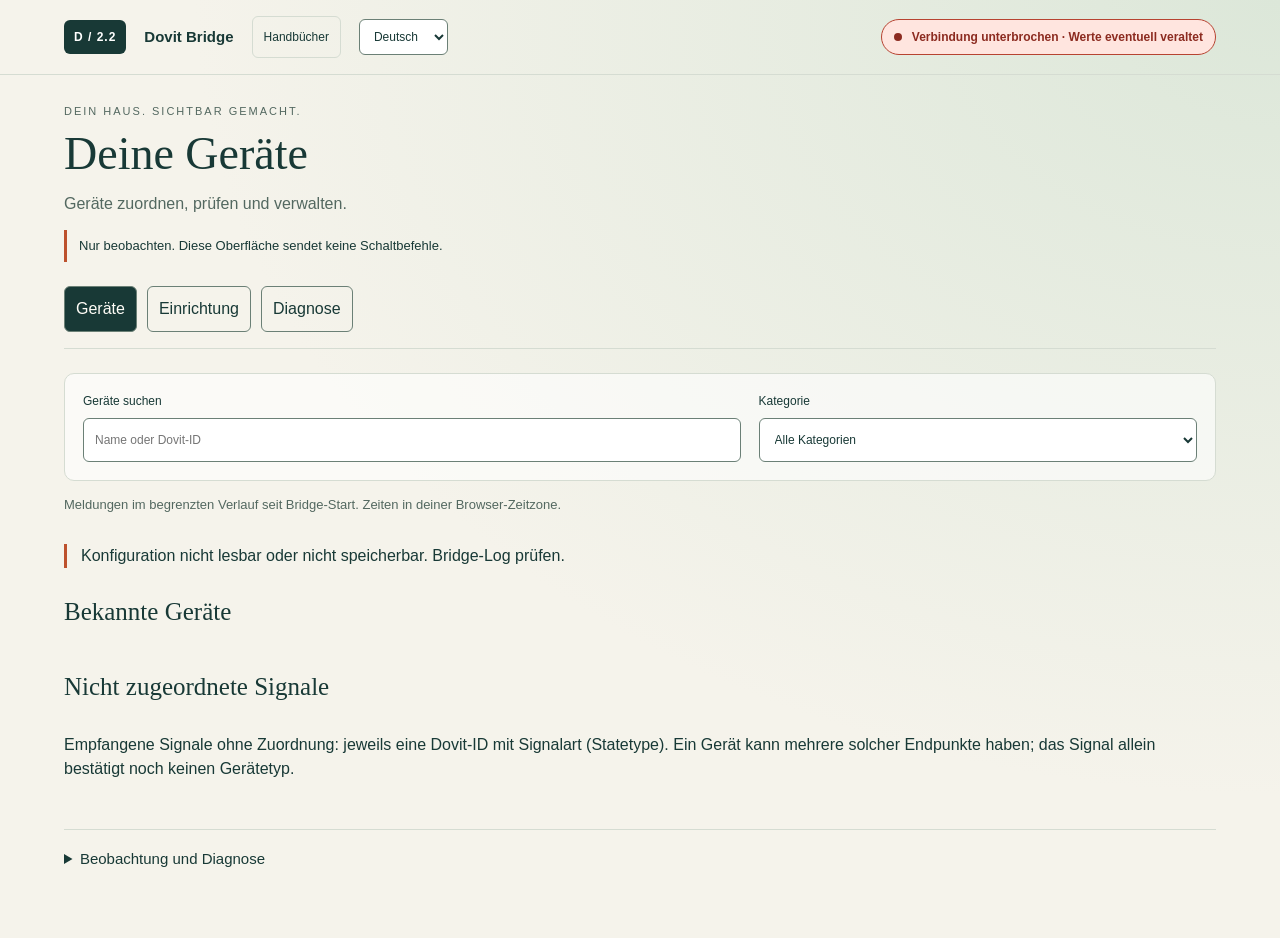
==== dovit_bridge/dovit_bridge/web/index.html @ 6202acfa "Prepare Dovit Bridge 2.2 for Home Assistant repository installation" ====
<!doctype html>
<html lang="de"><head><meta charset="utf-8"><meta name="viewport" content="width=device-width,initial-scale=1"><title>Dovit Bridge</title><link rel="stylesheet" href="style.css"><link rel="stylesheet" href="mapping.css"><link rel="stylesheet" href="help.css"></head>
<body><header class="main-header"><span class="brand">D / 2.2</span><span class="product-name">Dovit Bridge</span><button id="help-open" data-i18n="help_title"></button><label><select id="language" aria-label="Sprache / Langue"><option value="de">Deutsch</option><option value="fr">Français</option></select></label><strong id="connection" data-state="waiting" role="status" data-i18n="Verbinde ...">Verbinde ...</strong></header>
<main><section class="intro"><p class="eyebrow" data-i18n="DEIN HAUS. SICHTBAR GEMACHT."></p><h1 id="workspace-title" data-i18n="main_title">Deine Geräte</h1><p id="workspace-subtitle" data-i18n="main_subtitle">Geräte zuordnen, prüfen und verwalten.</p><div id="control-notice" class="notice" data-i18n="Nur beobachten. Diese Oberflaeche sendet keine Schaltbefehle."></div></section>
<nav class="workspace-nav" data-i18n-label="main_navigation"><button id="nav-devices" aria-controls="graphic-panel" aria-current="page" data-i18n="nav_devices"></button><button id="nav-setup" aria-controls="onboarding-panel" data-i18n="nav_setup"></button><button id="nav-diagnosis" aria-controls="diagnosis-panel" data-i18n="nav_diagnosis"></button></nav>
<section id="onboarding-panel" aria-labelledby="nav-setup" hidden>
<h2 data-i18n="wizard_title"></h2><p data-i18n="wizard_hint"></p><p id="wizard-simulation" class="notice" data-i18n="wizard_simulation" hidden></p><p id="wizard-damaged-warning" class="notice" role="alert" data-i18n="wizard_damaged_warning" hidden></p>
<aside id="wizard-runtime" aria-labelledby="wizard-current-title"><h3 id="wizard-current-title" data-i18n="wizard_current_title"></h3><p id="wizard-current-feedback" role="status" data-i18n="diagnosis_unknown"></p><details id="wizard-current-details"><summary data-i18n="wizard_current_details"></summary><p data-i18n="wizard_current_hint"></p></details></aside>
<form id="onboarding-form" autocomplete="off" novalidate>
<ol class="wizard-progress" role="list"><li data-step="0" data-i18n="wizard_dovit"></li><li data-step="1" data-i18n="wizard_mqtt"></li><li data-step="2" data-i18n="wizard_mappings"></li><li data-step="3" data-i18n="wizard_publication"></li></ol>
<fieldset data-wizard-step="0"><legend data-i18n="wizard_dovit"></legend><label><span data-i18n="wizard_host"></span><input id="setting-dovit_host" type="text" required maxlength="253"></label><label><span data-i18n="wizard_port"></span><input id="setting-dovit_port" type="number" min="1" max="65535" required></label></fieldset>
<fieldset data-wizard-step="1" hidden><legend data-i18n="wizard_mqtt"></legend><label><span data-i18n="wizard_mode"></span><select id="setting-mqtt_mode"><option value="manual" data-i18n="wizard_manual"></option><option value="supervisor" data-i18n="wizard_supervisor"></option></select></label><p data-i18n="wizard_supervisor_hint"></p><div id="mqtt-manual" class="wizard-fields" hidden><label><span data-i18n="wizard_host"></span><input id="setting-mqtt_host" type="text" maxlength="253"></label><label><span data-i18n="wizard_port"></span><input id="setting-mqtt_port" type="number" min="1" max="65535"></label><label><span data-i18n="wizard_user"></span><input id="setting-mqtt_user" type="text" maxlength="256" autocomplete="off"></label><label><span data-i18n="wizard_password"></span><input id="setting-mqtt_pass" type="password" maxlength="1024" autocomplete="new-password"><small data-i18n="wizard_password_hint"></small></label><label class="check"><input id="setting-mqtt_tls" type="checkbox"><span data-i18n="wizard_tls"></span></label><label><span data-i18n="wizard_protocol"></span><select id="setting-mqtt_protocol"><option value="3.1">3.1</option><option value="3.1.1">3.1.1</option><option value="5">5</option></select></label></div><p id="wizard-password-state"></p></fieldset>
<fieldset data-wizard-step="2" hidden><legend data-i18n="wizard_mappings"></legend><p data-i18n="wizard_mappings_hint"></p><button id="setup-go-devices" type="button" data-i18n="wizard_go_devices"></button></fieldset>
<fieldset data-wizard-step="3" hidden><legend data-i18n="wizard_publication"></legend><label class="check"><input id="setting-publish_discovery" type="checkbox"><span data-i18n="wizard_publish"></span></label><p data-i18n="wizard_publish_hint"></p><dl id="wizard-review"></dl><label class="check"><input id="wizard-confirm" type="checkbox"><span data-i18n="wizard_confirm"></span></label><label id="wizard-recovery-consent" class="check" hidden><input id="wizard-recovery-confirm" type="checkbox" aria-describedby="wizard-damaged-warning"><span data-i18n="wizard_recovery_consent"></span></label></fieldset>
<p id="wizard-status" role="status" aria-atomic="true"></p><div class="wizard-actions"><button id="wizard-back" class="wizard-secondary" type="button" data-i18n="wizard_back"></button><button id="wizard-next" class="wizard-primary" type="button" data-i18n="wizard_next"></button><button id="wizard-save" class="wizard-primary" type="submit" hidden disabled data-i18n="wizard_save"></button><button id="wizard-reload" class="wizard-secondary" type="button" data-i18n="wizard_reload"></button></div>
</form></section>
<section id="diagnosis-panel" aria-labelledby="nav-diagnosis" hidden><h2 data-i18n="nav_diagnosis"></h2><p id="diagnosis-guidance" role="status"></p><p id="diagnosis-mode" hidden></p><p id="diagnosis-changed"></p>
<details id="setup-panel" class="setup-panel"><summary data-i18n="setup_title"></summary><p id="setup-overview" role="status" aria-atomic="true"></p><ol class="setup-steps">
<li><span data-i18n="setup_dovit_label"></span><strong id="setup-dovit-status" data-state="unknown"></strong></li>
<li><span data-i18n="setup_mqtt_label"></span><strong id="setup-mqtt-status" data-state="unknown"></strong></li>
<li><span data-i18n="setup_devices_label"></span><strong id="setup-devices-status" data-state="unknown"></strong></li>
<li><span data-i18n="setup_publish_label"></span><strong id="setup-publishing-status" data-state="unknown"></strong></li>
<li><span data-i18n="setup_ha_label"></span><strong id="setup-ha-status" data-state="unknown"></strong></li>
</ol><p id="setup-automatic" hidden data-i18n="setup_automatic_hint"></p><p id="setup-next"></p><button id="setup-help" type="button" data-i18n="setup_help"></button></details>
<details id="diagnosis-advanced"><summary data-i18n="diagnosis_advanced"></summary><div id="advanced-editor-slot"></div></details></section>
<div id="graphic-panel" role="region" aria-labelledby="nav-devices">
<section id="empty-inventory" class="empty-inventory" aria-labelledby="empty-title" hidden><h2 id="empty-title" data-i18n="empty_inventory_title"></h2><p data-i18n="empty_inventory_hint"></p><p data-i18n="empty_inventory_restore"></p><div class="empty-actions"><button id="empty-setup" type="button" data-i18n="empty_inventory_setup"></button><button id="empty-help" type="button" data-i18n="setup_help"></button></div></section>
<section class="toolbar" data-i18n-label="Filter"><label><span data-i18n="Geraete suchen"></span><input id="search" data-i18n-placeholder="Name oder Dovit-ID" type="search"></label><label><span data-i18n="Kategorie"></span><select id="category"><option value="" data-i18n="Alle Kategorien"></option><option value="switches" data-i18n="Schalter"></option><option value="lights" data-i18n="Lichter"></option><option value="shutters" data-i18n="Rolllaeden"></option><option value="thermostats" data-i18n="Thermostate"></option><option value="motions" data-i18n="Bewegungsmelder"></option><option value="contacts" data-i18n="Kontakte"></option><option value="alarms" data-i18n="Alarm"></option><option value="clocks" data-i18n="clock_group"></option><option value="unknown" data-i18n="unknown_filter"></option></select></label></section>
<p id="session" role="status" data-i18n="Alle empfangenen Meldungen seit Bridge-Start. Zeitangaben in deiner Browser-Zeitzone."></p><p id="gap" role="alert"></p>
<section aria-live="polite"><p id="edit-status"></p><button id="edit-cancel" hidden data-i18n="edit_cancel"></button></section>
<section><div class="section-head"><h2 data-i18n="known_devices"></h2><span id="count"></span></div><div id="devices" class="device-groups"></div></section>
<section><div class="section-head"><h2 data-i18n="unknown_devices"></h2><span id="unknown-count"></span></div><p data-i18n="unknown_hint"></p><div id="unknown-devices" class="grid"></div></section>
<details id="observation-panel"><summary data-i18n="ui_discovery_tools"></summary><div class="observation-actions"><button id="observe" data-i18n="Beobachtung starten"></button><label class="check"><input id="repeats" type="checkbox"><span data-i18n="Wiederholungen anzeigen"></span></label></div>
<section class="timeline"><div class="section-head"><h2 data-i18n="Live-Ereignisse"></h2><span data-i18n="NEUESTE ZUERST / MAX. 500"></span></div><p data-i18n="Erstmeldung ist kein bestaetigter Zustandswechsel. Quelle (Schalter/App/Automation) unbekannt."></p><div id="events"></div></section></details></div>
<section id="json-panel" aria-labelledby="json-title" hidden>
<button id="json-return" type="button" data-i18n="json_return_devices"></button><h2 id="json-title" data-i18n="view_json"></h2><p id="json-hint" data-i18n="json_hint"></p>
<div class="json-editor-head"><p class="json-workflow" data-i18n="json_workflow"></p><details id="json-tools"><summary data-i18n="json_tools"></summary><div class="json-actions"><button id="json-load" type="button" data-i18n="json_load"></button><button id="json-format" type="button" disabled data-i18n="json_format"></button></div></details></div>
<label for="json-text">dovit_devices.json</label><textarea id="json-text" aria-describedby="json-hint json-status" spellcheck="false" autocapitalize="off" autocomplete="off" disabled></textarea>
<div class="json-actions"><button id="json-check" type="button" disabled data-i18n="edit_check"></button><button id="json-cancel" type="button" hidden data-i18n="edit_cancel"></button></div>
<p id="json-status" role="status" aria-atomic="true"></p>
<section id="json-review" aria-labelledby="json-review-title" hidden>
<h3 id="json-review-title" data-i18n="json_review_title"></h3><div id="json-readable-review"></div><details id="json-details"><summary data-i18n="json_details"></summary><pre id="json-summary" tabindex="0"></pre></details>
<label class="check"><input id="json-confirm" type="checkbox"><span data-i18n="edit_confirm_label"></span></label>
<label class="check" id="json-identity-label" hidden><input id="json-identity" type="checkbox"><span data-i18n="edit_identity"></span></label>
<div class="json-actions"><button id="json-save" type="button" disabled data-i18n="json_apply"></button></div>
</section>
</section></main><script src="i18n.js"></script><script src="setup.js"></script><script src="change-review.js"></script><script src="app.js"></script><script src="devices.js"></script><script src="json-editor.js"></script><script src="onboarding.js"></script><script src="help.js"></script></body></html>
---- dovit_bridge/dovit_bridge/web/style.css ----
:root{--ink:#183936;--paper:#f5f3eb;--accent:#bd512d;--line:#d5dcd2}*{box-sizing:border-box}body{margin:0;background:radial-gradient(ellipse at top right,#dce7d9,transparent 60%),var(--paper);color:var(--ink);font:16px 'Trebuchet MS',sans-serif}header{display:flex;align-items:center;gap:24px;padding:24px 5%;border-bottom:1px solid var(--line);font-size:12px;letter-spacing:2px}header strong{margin-left:auto;letter-spacing:0}.brand{background:var(--ink);color:white;padding:12px;font-weight:bold}main{max-width:1400px;margin:auto;padding:32px 5%}.eyebrow{font-size:11px;letter-spacing:3px}h1{font-family:Georgia,serif;font-size:clamp(36px,5vw,64px);font-weight:normal;margin:16px 0}h2{font-family:Georgia,serif;font-weight:normal;font-size:27px}.intro{margin-bottom:35px}.notice{display:inline-block;border-left:3px solid var(--accent);padding:9px 14px;font-size:13px}.toolbar{display:flex;align-items:end;flex-wrap:wrap;gap:18px;padding:22px;background:#ffffff9c;border:1px solid var(--line)}label{display:grid;gap:8px;font-size:12px}input,select,button{font:inherit;padding:11px;border:1px solid #99aaa1;border-radius:3px;background:white;color:var(--ink)}button{background:var(--ink);color:white;cursor:pointer;min-height:42px}.check{display:flex;align-items:center;align-self:center}input[type=checkbox]{accent-color:var(--ink)}#session,.timeline>p{font-size:13px;color:#536860}#gap{color:#a33418}.section-head{display:flex;align-items:center;justify-content:space-between;gap:12px}.section-head span{font-size:11px;letter-spacing:1px}.grid{display:grid;grid-template-columns:repeat(auto-fill,minmax(245px,1fr));gap:14px}.card{border:1px solid var(--line);background:#fffdf7;padding:22px;min-height:170px;overflow-wrap:anywhere}.card h3{margin:10px 0 18px;font-size:19px}.card small{color:#64766c}.card p{font-size:13px;margin:9px 0}.card.unknown{border-top:3px solid var(--accent)}.pulse{animation:signal 1.5s ease-out}.event{display:grid;grid-template-columns:90px 1fr auto;gap:15px;padding:16px 0;border-bottom:1px solid var(--line);font-size:14px;overflow-wrap:anywhere}.event small{display:block;color:#64766c;margin-top:6px}.timeline{margin-top:40px}button:focus-visible,input:focus-visible,select:focus-visible{outline:3px solid var(--accent);outline-offset:3px}@keyframes signal{from{background:#ffd8ac;box-shadow:inset 0 0 0 2px var(--accent)}to{background:#fffdf7}}@media(max-width:600px){header{gap:12px;letter-spacing:0}header>span:nth-child(2){display:none}.toolbar>label:not(.check){width:100%}.event{grid-template-columns:70px 1fr}.event>span:last-child{grid-column:2}.section-head{align-items:start}.grid{grid-template-columns:1fr}}@media(prefers-reduced-motion:reduce){.pulse{animation:none;border-color:var(--accent)}}
:where(#json-panel) [hidden]{display:none!important}
#json-panel .json-editor-head{display:flex;align-items:start;justify-content:space-between;gap:12px;margin:18px 0 12px}
#json-panel .json-workflow{margin:8px 0;font-size:13px;font-weight:bold}
#json-tools{max-width:100%;flex:0 1 auto}
#json-tools summary{cursor:pointer;min-height:36px;padding:8px 12px;border:1px solid var(--line);border-radius:3px;font-size:13px;background:#ffffff9c}
#json-tools .json-actions{justify-content:flex-end;margin:8px 0 0}
#json-panel .json-actions{gap:8px;margin:12px 0}
#json-panel button{min-height:36px;padding:7px 12px;font-size:13px;line-height:1.4;white-space:normal;overflow-wrap:anywhere}
#json-tools button,#json-cancel{background:transparent;color:var(--ink)}
#json-panel button:disabled{opacity:.55;cursor:not-allowed}
#json-panel #json-text{min-height:280px;height:45vh;margin-top:8px;border-radius:3px}
#json-panel #json-status:empty{display:none}
#json-review{margin-top:18px;padding:16px 18px;background:#fffdf7;border:1px solid var(--line);border-left:3px solid var(--accent)}
#json-review h3{margin:0 0 12px;font-family:Georgia,serif;font-size:20px;font-weight:normal}
#json-details summary{cursor:pointer;padding:8px 0;font-size:13px;min-height:36px}
@media(max-width:600px){#json-details summary{min-height:44px}}
#json-panel #json-summary{max-height:320px;overflow:auto;line-height:1.5;margin:0;padding:12px;background:var(--paper)}
#json-panel label.check{align-items:flex-start;gap:10px}
#json-panel input[type=checkbox]{flex:none;width:18px;height:18px;margin:2px 0}
#json-panel :is(textarea,summary,pre):focus-visible{outline:3px solid var(--accent);outline-offset:3px}
@media(max-width:600px){#json-panel .json-editor-head{flex-direction:column;gap:4px}#json-tools{width:100%}#json-tools .json-actions{justify-content:flex-start}#json-panel button,#json-tools summary{min-height:44px}#json-panel label.check{min-height:44px}#json-review{padding:14px 12px}#json-panel #json-text{height:45vh;min-height:240px}}

/* Main observation view: one clear hierarchy, with quieter supporting controls. */
:root{--surface:#fffdf7;--muted:#536860;--soft:#edf1e9;--radius:10px}
:root{--control-line:#6b8076}
input,select,textarea,button{border-color:var(--control-line)}
.setup-panel{margin:0 0 24px;border:1px solid var(--line);border-radius:var(--radius);background:var(--surface);padding:0 18px}
.setup-panel>summary{cursor:pointer;min-height:44px;padding:12px 0;font-weight:600}
.setup-panel p{font-size:13px;max-width:90ch;line-height:1.45;margin:8px 0}
.setup-steps{list-style:none;padding:0;margin:8px 0;display:grid;grid-template-columns:repeat(2,minmax(0,1fr));column-gap:24px}
.setup-steps li{display:flex;justify-content:space-between;align-items:baseline;gap:12px;border-bottom:1px solid var(--line);padding:7px 0;font-size:13px}
.setup-steps strong{font-size:13px;text-align:right;color:var(--muted)}
.setup-steps [data-state="good"]{color:#07562e}
.setup-steps [data-state="attention"]{color:#8c3b20}
#setup-next{font-weight:600}
#setup-help{background:transparent;color:var(--ink);border-color:var(--line);margin:4px 0 12px;min-height:44px;padding:8px 12px;font-size:13px}
@media(max-width:600px){.setup-panel{padding:0 14px}.setup-steps{grid-template-columns:1fr}.setup-steps li{flex-wrap:wrap;gap:4px 12px}.setup-steps strong{text-align:left}}
body{line-height:1.5}
.workspace-nav{display:flex;gap:10px;border-bottom:1px solid var(--line);padding-bottom:16px;margin-bottom:24px;flex-wrap:wrap}
.workspace-nav button{background:transparent;color:var(--ink);min-height:44px}
.workspace-nav [aria-current=page]{background:var(--ink);color:var(--surface)}
.empty-inventory{padding:20px 22px;border:1px solid var(--line);border-left:3px solid var(--accent);border-radius:var(--radius);background:var(--surface);margin-bottom:24px}
.empty-inventory h2{margin:0 0 10px}
.empty-inventory p{max-width:80ch;line-height:1.6}
.empty-actions{display:flex;gap:12px;flex-wrap:wrap;margin-top:18px}
.empty-actions button{min-height:44px;max-width:100%;white-space:normal;overflow-wrap:anywhere}
#empty-help,#json-return{background:transparent;color:var(--ink)}
#json-return{min-height:44px;margin-top:8px}
#onboarding-panel{max-width:900px}
#onboarding-panel .wizard-progress{display:flex;gap:18px;flex-wrap:wrap;padding:0;list-style:none;color:var(--muted)}
#onboarding-panel .wizard-progress [aria-current=step]{color:var(--ink);font-weight:bold;border-bottom:3px solid var(--accent)}
#wizard-current-details>summary{cursor:pointer;min-height:44px;padding:10px 0;color:var(--muted)}
#wizard-current-details>p{font-size:13px;max-width:75ch;margin:8px 0}
#onboarding-form fieldset{border:1px solid var(--line);border-radius:var(--radius);padding:24px;background:var(--surface)}
#onboarding-form legend{font-weight:bold;padding:0 8px}
#onboarding-form label:not(.check){display:flex;flex-direction:column;gap:6px;margin:12px 0;max-width:440px}
#onboarding-form input:not([type=checkbox]),#onboarding-form select{width:100%;min-height:44px}
#onboarding-form .check{display:flex;align-items:center;gap:12px;min-height:44px}
#onboarding-panel .wizard-actions{display:flex;align-items:stretch;gap:12px;flex-wrap:wrap;margin:18px 0}
#onboarding-panel button{min-height:44px;min-width:44px;max-width:100%;white-space:normal;overflow-wrap:anywhere}
#onboarding-panel .wizard-actions .wizard-primary{background:var(--ink);color:var(--surface);border-color:var(--ink);font-weight:600}
#onboarding-panel .wizard-actions .wizard-secondary{background:transparent;color:var(--ink);border-color:var(--control-line)}
#onboarding-panel .wizard-actions button:disabled{background:var(--soft);color:var(--muted);border-color:var(--line);border-style:dashed;cursor:not-allowed}
#wizard-review{display:grid;grid-template-columns:minmax(100px,1fr) minmax(0,2fr);gap:8px 18px;overflow-wrap:anywhere}
#wizard-review dd{margin:0}
#diagnosis-advanced>summary{cursor:pointer;min-height:44px;padding:12px 0}
[hidden]{display:none!important}
@media(max-width:600px){.workspace-nav button{flex:1}.empty-inventory{padding:16px}.empty-actions button{flex:1 1 180px}#onboarding-panel .wizard-progress{gap:12px;font-size:13px}#onboarding-form fieldset{padding:16px}#onboarding-panel .wizard-actions button{flex:1 1 160px}#wizard-review{grid-template-columns:1fr;gap:4px}#wizard-review dd{margin-bottom:10px}}
.main-header{gap:18px;padding:16px 5%;letter-spacing:0}
.main-header .brand{padding:8px 10px;border-radius:6px;letter-spacing:1px}
.main-header .product-name{display:inline;font-size:15px;font-weight:bold}
.main-header label{gap:3px}
.main-header select{padding:7px 10px;min-height:36px}
#help-open,#edit-cancel{background:transparent;color:var(--ink);border-color:var(--line)}
main{padding-top:28px;padding-bottom:56px}
.intro{max-width:780px;margin-bottom:24px}
.intro .eyebrow{margin:0 0 8px;letter-spacing:2px;color:var(--muted)}
.intro h1{font-size:clamp(32px,4vw,46px);line-height:1.15;margin:8px 0 12px}
.intro>p:not(.eyebrow){margin:0 0 14px;color:var(--muted)}
.notice{padding:6px 12px;line-height:1.5}
#graphic-panel .toolbar{display:grid;grid-template-columns:minmax(180px,1.5fr) minmax(150px,1fr);align-items:end;gap:14px 18px;padding:18px;border-radius:var(--radius)}
.toolbar input[type=search],.toolbar select{width:100%;min-width:0;min-height:44px}
.toolbar>label{min-width:0}
.toolbar>.check{grid-column:1/-1;gap:10px;min-height:32px;color:var(--muted)}
input,select,button{border-radius:6px}
button{line-height:1.4}
button:disabled{cursor:not-allowed}
button:not(:disabled):hover{filter:brightness(.95)}
input[type=checkbox]{width:18px;height:18px;flex:none;margin:0}
#session{margin:14px 0 24px;max-width:900px;line-height:1.6}
#gap:empty,#edit-status:empty{display:none}
#graphic-panel>section:not(.toolbar){margin-top:28px}
.section-head h2{margin:0 0 14px;font-size:25px;line-height:1.3}
.section-head span{color:var(--muted);letter-spacing:.4px}
.grid{gap:16px}
.card{border-radius:var(--radius);min-height:156px;box-shadow:0 2px 8px #18393604}
.card h3{line-height:1.35;margin:4px 0 14px}
.card small{color:var(--muted)}
.timeline>p,#unknown-devices~p{line-height:1.6}
.event{line-height:1.5}
summary:focus-visible,textarea:focus-visible,a:focus-visible{outline:3px solid var(--accent);outline-offset:3px}
#observation-panel{margin-top:32px;border-top:1px solid var(--line);padding-top:8px}
#observation-panel>summary{min-height:44px;padding:10px 0;cursor:pointer;font-size:15px;line-height:1.5}
.observation-actions{display:flex;align-items:center;flex-wrap:wrap;gap:16px;margin:16px 0}
.observation-actions .check{gap:10px;min-height:44px;font-size:13px}
#observation-panel .timeline{margin-top:24px}
@media(max-width:600px){.observation-actions{align-items:stretch;gap:10px}.observation-actions>button,.observation-actions>.check{width:100%}}
@media(max-width:800px){#graphic-panel .toolbar{grid-template-columns:minmax(0,1fr) minmax(0,1fr)}#observe{grid-column:1/-1;justify-self:start}}
@media(max-width:600px){.main-header{gap:12px;padding:14px 5%}.intro h1{font-size:34px}main{padding-top:22px}#graphic-panel .toolbar{grid-template-columns:1fr;padding:14px}.toolbar>.check{min-height:44px}#observe{width:100%}.section-head{flex-wrap:wrap}.section-head span{margin-bottom:10px}.event{gap:10px}.main-header select,#help-open{min-height:44px}}
---- dovit_bridge/dovit_bridge/web/mapping.css ----
dialog{width:min(720px,94vw);max-height:90vh;overflow:auto;border:1px solid #99aaa1;border-radius:6px;background:#fffdf7;color:#183936;padding:28px}dialog::backdrop{background:#18393699}dialog h2{margin-top:0}dialog p{line-height:1.6}dialog form>select{margin-bottom:20px}.draft-fields{display:grid;grid-template-columns:1fr 1fr;gap:16px}.draft-fields p{grid-column:1/-1}dialog button{margin:10px 10px 10px 0}dialog button:disabled{opacity:.45;cursor:default}dialog pre{white-space:pre-wrap;overflow-wrap:anywhere;background:#edf1e9;padding:16px;font-size:12px}@media(max-width:540px){.draft-fields{grid-template-columns:1fr}dialog{padding:18px}}
header{flex-wrap:wrap}header label{letter-spacing:0}header strong{max-width:100%;overflow-wrap:anywhere}@media(max-width:600px){header strong{flex-basis:100%;margin-left:0}header label{margin-left:auto}}
[hidden]{display:none!important}#device-editor form>label{margin:16px 0;line-height:1.6}#device-editor input[type=checkbox]{justify-self:start;width:20px;height:20px}#device-editor input,#device-editor select{min-width:0;max-width:100%}#edit-status{border-left:3px solid #bd512d;padding-left:14px}
.card{position:relative;padding-right:64px}.manage-button{position:absolute;top:14px;right:12px;width:42px;height:42px;padding:9px;background:transparent;color:var(--ink);border-color:var(--line)}.manage-button:hover{background:#edf1e9}.manage-button svg{width:22px;height:22px;fill:none;stroke:currentColor;stroke-width:1.7;stroke-linejoin:round;stroke-linecap:round}.danger{background:#9b3527;color:white}#device-manager>label{margin:20px 0;line-height:1.6}#device-manager input[type=checkbox]{justify-self:start;width:20px;height:20px}
.device-groups{display:grid;gap:28px}
.manage-button{width:44px;height:44px;border-color:var(--control-line)}
.card.unknown{padding-right:22px}
.card.unknown .manage-button{position:static;display:flex;align-items:center;justify-content:center;gap:8px;width:fit-content;max-width:100%;min-height:44px;height:auto;margin-top:12px;padding:9px 12px;font-size:14px}
.card.unknown .manage-button svg{flex:none}
.device-state p{overflow-wrap:normal}
#device-editor input,#device-editor select,#json-text{border-color:var(--control-line)}
.device-group>.section-head{border-bottom:1px solid var(--line);margin-bottom:14px}
.device-group>.section-head h3{font-family:Georgia,serif;font-size:22px;font-weight:normal;margin:0 0 10px}
.view-tabs{display:flex;gap:8px;margin:24px 0;border-bottom:1px solid var(--line);padding-bottom:12px}
.view-tabs [aria-selected="false"]{background:transparent;color:var(--ink)}
.view-tabs [aria-selected="true"]{box-shadow:inset 0 -3px 0 #bd512d}
#connection{display:inline-flex;align-items:center;gap:10px;border:2px solid #b27726;background:#fff3ce;color:#714800;border-radius:24px;padding:12px 18px;font-size:14px;font-weight:bold;letter-spacing:.3px}
#connection::before{content:"";width:11px;height:11px;border-radius:50%;background:currentColor;flex-shrink:0}
#connection[data-state="live"]{background:#d6f4df;color:#07562e;border-color:#21824b;box-shadow:0 0 0 4px #21824b18}
#connection[data-state="offline"]{background:#ffe5df;color:#8c2b20;border-color:#b74331;box-shadow:none}
#connection[data-state="demo"]{background:var(--soft);color:var(--ink);border-color:var(--control-line);box-shadow:none}
#json-panel{max-width:1100px}#json-panel p{line-height:1.6}
#json-text{width:100%;min-height:440px;height:55vh;resize:vertical;tab-size:2;font:14px/1.6 Consolas,'Courier New',monospace;background:#fffdf7;color:var(--ink);border:1px solid #99aaa1;padding:18px;white-space:pre;overflow:auto}
.json-actions{display:flex;gap:10px;flex-wrap:wrap;margin:16px 0}
#json-panel label.check{margin:16px 0;font-size:14px;line-height:1.5}
#json-summary{white-space:pre-wrap;overflow-wrap:anywhere;font-size:13px}
#json-status{border-left:3px solid var(--accent);padding:10px 16px}
.device-state{border-left:3px solid var(--ink);padding:2px 0 2px 12px;margin:12px 0 16px}
.card .device-state p{font-size:17px;font-weight:600;line-height:1.4;margin:5px 0}
.device-state .device-received{display:block;color:var(--muted);font-size:12px;line-height:1.5;margin-bottom:8px;overflow-wrap:anywhere}
.device-state .device-received:last-child{margin-bottom:0}
.device-state .device-received-endpoint{display:block;margin-top:8px}
.control-availability{border-left:3px solid var(--accent);padding:10px 14px;line-height:1.5}
@media(max-width:600px){#connection{border-radius:8px;justify-content:center}#json-text{padding:10px;font-size:13px}}

/* Scoped assignment and test surfaces; JSON editor styling remains independent. */
.main-header #connection{padding:7px 12px;min-height:36px;border-width:1px;font-size:12px;letter-spacing:0;box-shadow:none}
.main-header #connection::before{width:8px;height:8px}
.device-groups{gap:24px}
.device-group>.section-head{margin-bottom:16px}
.device-group>.section-head h3{font-size:20px;margin-bottom:10px}
.view-tabs{gap:6px;margin:20px 0 18px;padding-bottom:8px}
.view-tabs button{padding:9px 18px;border-color:transparent;border-radius:6px 6px 0 0}
.view-tabs [aria-selected="true"]{background:var(--soft);color:var(--ink);box-shadow:inset 0 -3px 0 var(--ink)}
.card .device-meta{color:var(--muted);font-size:12px;line-height:1.6}
.card .classification-label{display:inline-block;margin:6px 0;padding:3px 8px;border:1px solid var(--line);border-radius:6px;font-size:12px;line-height:1.5;background:var(--soft);color:var(--ink)}
.device-details .classification-label{display:table;margin:8px 0}
.card .device-details{margin-top:16px;border-top:1px solid var(--line);padding-top:4px}
.device-details summary{cursor:pointer;font-size:13px;min-height:44px;padding:10px 0;color:var(--muted)}
:is(#device-manager,#device-editor,dialog:has(.test-actions)){border-radius:12px;padding:26px;box-shadow:0 20px 80px #18393630}
:is(#device-manager,#device-editor) h2{font-size:28px;line-height:1.25;margin-bottom:10px;overflow-wrap:anywhere}
:is(#device-manager,#device-editor) h3{font-size:16px;margin:0 0 10px}
:is(#device-manager,#device-editor) label{font-size:13px;line-height:1.5}
:is(#device-manager,#device-editor) input:not([type=checkbox]),:is(#device-manager,#device-editor) select{width:100%;min-height:44px}
:is(.manager-actions,.dialog-footer,.test-actions){display:flex;flex-wrap:wrap;align-items:center;gap:10px;margin-top:20px}
:is(.manager-actions,.dialog-footer,.test-actions) button{margin:0;min-height:44px}
.dialog-heading{margin-bottom:22px;padding-bottom:16px;border-bottom:1px solid var(--line)}
.dialog-heading p{margin:8px 0 0;color:var(--muted)}
.manager-test{padding:18px;background:var(--soft);border:1px solid var(--line);border-radius:8px;margin:20px 0}
.manager-test p{margin:8px 0 12px;font-size:14px}
.manager-secondary{border-top:1px solid var(--line);padding-top:16px;margin-top:22px}
.manager-secondary button,.dialog-footer button.secondary{background:transparent;color:var(--ink);border-color:var(--line)}
.manager-secondary button.danger,.manager-actions button.danger{background:transparent;color:#9b3527;border-color:#bd8379}
.editor-technical{margin:20px 0;padding:12px 16px;border:1px solid var(--line);border-radius:8px;background:var(--soft)}
.editor-technical summary{min-height:44px;padding:10px 0;cursor:pointer;font-size:14px}
.editor-technical[open] summary{margin-bottom:12px}
.editor-review{margin-top:20px;padding:16px;border:1px solid var(--line);border-left:3px solid var(--accent);border-radius:6px}
.dialog-footer{padding-top:18px;border-top:1px solid var(--line)}
#device-editor .editor-fields{display:grid;grid-template-columns:minmax(0,1fr);gap:16px;width:100%;margin:16px 0}
#device-editor .editor-fields>.editor-technical{margin:0}
:is(.manager-test,.manager-secondary) summary{min-height:44px;padding:10px 0;cursor:pointer;font-size:14px;line-height:1.5}
:is(.manager-test,.manager-secondary,.editor-review) summary:focus-visible{outline:3px solid var(--accent);outline-offset:3px}
#device-editor .editor-review label.check{display:flex;align-items:flex-start;gap:10px;min-height:44px;margin:12px 0;padding:10px 0;font-size:14px;line-height:1.5}
#device-editor .editor-review label.check input[type=checkbox]{flex:none;align-self:flex-start;margin:1px 0}
dialog .test-action-title{margin:12px 0 16px;font-size:18px;line-height:1.5;overflow-wrap:anywhere}
.test-actions>label{flex:1 0 100%;min-width:0;gap:8px}
.test-actions>label input{width:100%;min-width:0;min-height:44px}
:is(#device-manager,#device-editor) button:disabled{opacity:.6;cursor:not-allowed}
@media(max-width:600px){.main-header #connection{justify-content:flex-start;flex-basis:auto;max-width:100%;margin-left:0}.main-header label{margin-left:auto}.device-groups{gap:22px}:is(#device-manager,#device-editor,dialog:has(.test-actions)){padding:18px;max-height:calc(100dvh - 24px)}.manager-test{padding:14px}:is(.manager-actions,.dialog-footer,.test-actions){gap:8px}:is(.manager-actions,.dialog-footer,.test-actions) button{flex:1 1 140px}.draft-fields{grid-template-columns:1fr}.view-tabs button{flex:1;min-height:44px}}
---- dovit_bridge/dovit_bridge/web/help.css ----
.manual-dialog{width:min(1150px,96vw);max-height:92vh}.manual-dialog>select{max-width:100%;margin-right:12px}.manual-layout{display:grid;grid-template-columns:220px minmax(0,1fr);gap:28px}.manual-layout nav{display:flex;flex-direction:column;gap:6px;align-self:start;position:sticky;top:0}.manual-layout nav button{text-align:left;background:#edf1e9;color:#183936;border:0;margin:0;font-size:13px}.manual-body{min-width:0;overflow-wrap:anywhere;line-height:1.7}.manual-body h1{font-size:32px}.manual-body h2{font-size:25px;border-bottom:1px solid #d5dcd2;padding-bottom:8px}.manual-body h3{font-size:20px}.manual-body pre{overflow:auto;white-space:pre;font-size:12px}.manual-body code{background:#edf1e9;padding:1px 4px}.manual-body table{width:100%;border-collapse:collapse;font-size:14px}.manual-body th,.manual-body td{border:1px solid #d5dcd2;text-align:left;padding:8px;vertical-align:top}.manual-body th{background:#edf1e9}.manual-body li{margin-bottom:6px}@media(max-width:700px){.manual-layout{grid-template-columns:1fr}.manual-layout nav{position:static;max-height:190px;overflow:auto}.manual-body h1{font-size:27px}}
.manual-body .manual-screenshot{margin:24px 0;max-width:100%}
.manual-screenshot img{display:block;max-width:100%;height:auto;border:1px solid #d5dcd2;border-radius:6px}
.manual-screenshot figcaption{margin-top:8px;font-size:14px;line-height:1.5;color:#536860;overflow-wrap:anywhere}
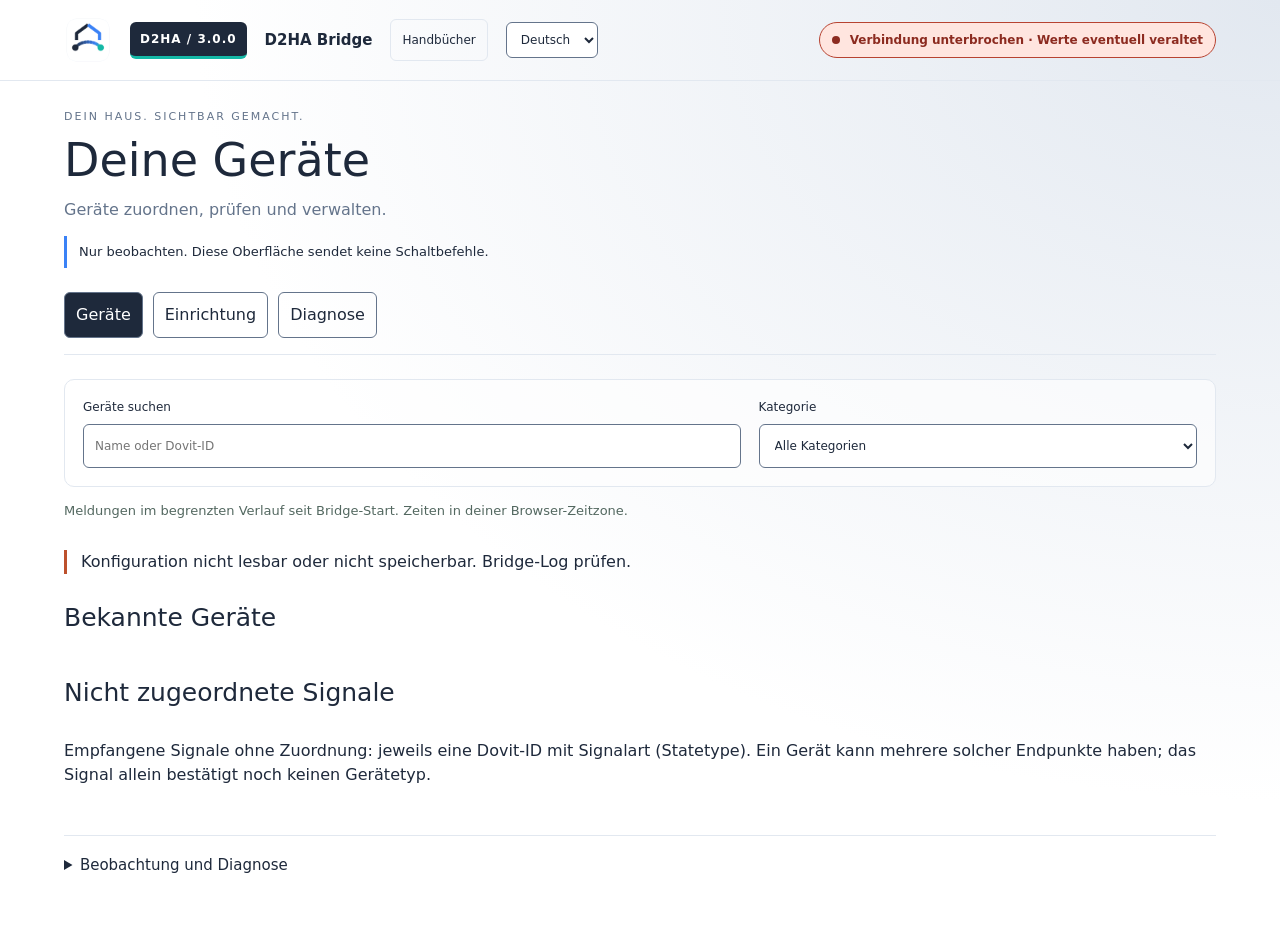
==== commit ea45e2cf: "Rebrand D2HA Bridge 3.0.0 with preserved Phase 1 identities" ====
--- a/dovit_bridge/dovit_bridge/web/index.html
+++ b/dovit_bridge/dovit_bridge/web/index.html
@@ -1,6 +1,6 @@
 <!doctype html>
-<html lang="de"><head><meta charset="utf-8"><meta name="viewport" content="width=device-width,initial-scale=1"><title>Dovit Bridge</title><link rel="stylesheet" href="style.css"><link rel="stylesheet" href="mapping.css"><link rel="stylesheet" href="help.css"></head>
-<body><header class="main-header"><span class="brand">D / 2.2</span><span class="product-name">Dovit Bridge</span><button id="help-open" data-i18n="help_title"></button><label><select id="language" aria-label="Sprache / Langue"><option value="de">Deutsch</option><option value="fr">Français</option></select></label><strong id="connection" data-state="waiting" role="status" data-i18n="Verbinde ...">Verbinde ...</strong></header>
+<html lang="de"><head><meta charset="utf-8"><meta name="viewport" content="width=device-width,initial-scale=1"><title>D2HA Bridge</title><link rel="stylesheet" href="style.css"><link rel="stylesheet" href="mapping.css"><link rel="stylesheet" href="help.css"><link rel="stylesheet" href="brand.css"><link rel="icon" type="image/png" sizes="32x32" href="branding/favicon-32.png"><link rel="icon" type="image/png" sizes="64x64" href="branding/favicon-64.png"><link rel="apple-touch-icon" href="branding/apple-touch-icon.png"></head>
+<body><header class="main-header"><img class="brand-mark" src="branding/icon-light.png" alt=""><span class="brand">D2HA / 3.0.0</span><span class="product-name">D2HA Bridge</span><button id="help-open" data-i18n="help_title"></button><label><select id="language" aria-label="Sprache / Langue"><option value="de">Deutsch</option><option value="fr">Français</option></select></label><strong id="connection" data-state="waiting" role="status" data-i18n="Verbinde ...">Verbinde ...</strong></header>
 <main><section class="intro"><p class="eyebrow" data-i18n="DEIN HAUS. SICHTBAR GEMACHT."></p><h1 id="workspace-title" data-i18n="main_title">Deine Geräte</h1><p id="workspace-subtitle" data-i18n="main_subtitle">Geräte zuordnen, prüfen und verwalten.</p><div id="control-notice" class="notice" data-i18n="Nur beobachten. Diese Oberflaeche sendet keine Schaltbefehle."></div></section>
 <nav class="workspace-nav" data-i18n-label="main_navigation"><button id="nav-devices" aria-controls="graphic-panel" aria-current="page" data-i18n="nav_devices"></button><button id="nav-setup" aria-controls="onboarding-panel" data-i18n="nav_setup"></button><button id="nav-diagnosis" aria-controls="diagnosis-panel" data-i18n="nav_diagnosis"></button></nav>
 <section id="onboarding-panel" aria-labelledby="nav-setup" hidden>
--- a/dovit_bridge/dovit_bridge/web/brand.css
+++ b/dovit_bridge/dovit_bridge/web/brand.css
@@ -0,0 +1,9 @@
+/* D2HA Phase 1: local assets/fonts only; existing controls and status colors remain. */
+:root{--ink:#1E293B;--paper:#FFFFFF;--accent:#3B82F6;--line:#E2E8F0;--surface:#FFFFFF;--muted:#64748B;--soft:#F1F5F9;--control-line:#64748B}
+body{background:radial-gradient(ellipse at top right,#E2E8F0,transparent 60%),var(--paper);color:var(--ink);font-family:Inter,system-ui,-apple-system,"Segoe UI",sans-serif}
+h1,h2,#json-review h3{font-family:inherit}
+.brand-mark{width:48px;height:48px;object-fit:contain;flex:none}
+header .brand{background:var(--ink);border-bottom:3px solid #14B8A6;letter-spacing:0;white-space:nowrap}
+.product-name{font-weight:600;letter-spacing:0}
+button:focus-visible,input:focus-visible,select:focus-visible,textarea:focus-visible{outline-color:var(--accent)}
+@media(max-width:600px){header.main-header{flex-wrap:wrap;gap:8px}.brand-mark{width:36px;height:36px}header.main-header .product-name{display:inline}.brand{padding:8px}header.main-header #connection{flex-basis:100%}}
